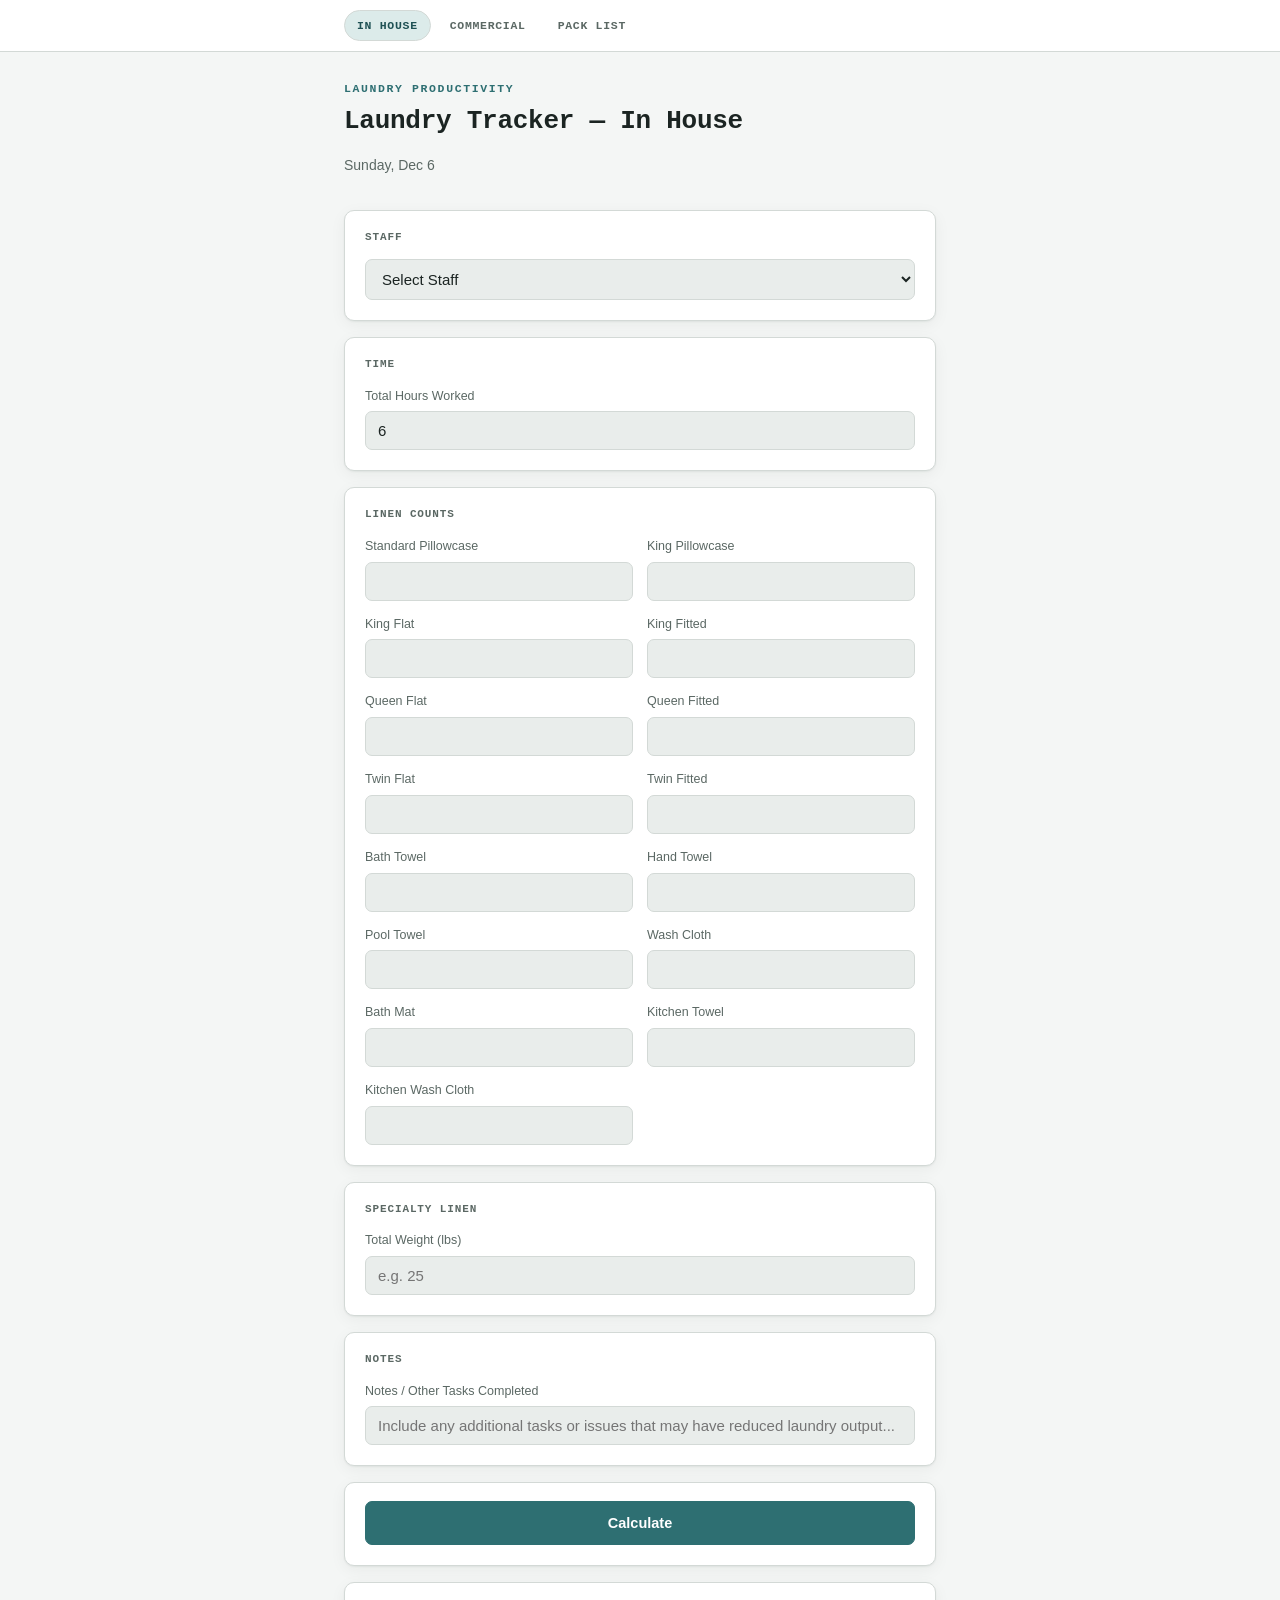
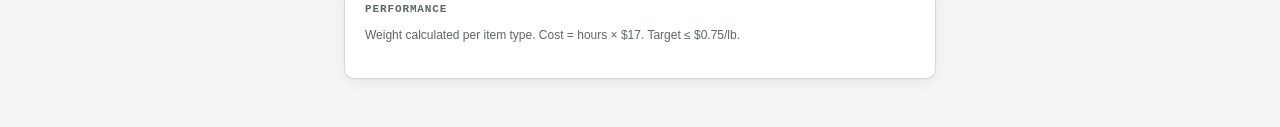
==== inhouse.html @ 450c9c36 "Split tracker into Commercial (default) and In House pages, add pack list Commercial ($0.20/lb targe" ====
<!doctype html>
<html lang="en">
<head>
<meta charset="UTF-8">
<title>Laundry Productivity Tracker — In House</title>
<meta name="viewport" content="width=device-width, initial-scale=1.0" />
<style>
  :root {
    --bg: #f4f6f5;
    --surface: #ffffff;
    --surface-2: #e9edeb;
    --surface-3: #dde3e0;
    --border: #d3d9d6;
    --text: #1b2422;
    --text-muted: #5b6864;
    --accent: #2e6f72;
    --accent-strong: #1f5154;
    --accent-wash: #dcebea;
    --good: #3e7d4c;
    --good-bg: #e3f3e6;
    --warn: #b8622a;
    --warn-bg: #fbe8e0;
    --shadow: 0 1px 2px rgba(20, 30, 28, 0.06), 0 4px 16px rgba(20, 30, 28, 0.05);
  }

  @media (prefers-color-scheme: dark) {
    :root {
      --bg: #12181a;
      --surface: #1a2124;
      --surface-2: #212a2d;
      --surface-3: #293336;
      --border: #313c3f;
      --text: #e7eded;
      --text-muted: #93a29e;
      --accent: #5fb8b8;
      --accent-strong: #7fcfcc;
      --accent-wash: #1e3436;
      --good: #6fcb84;
      --good-bg: #1c2b20;
      --warn: #e1934f;
      --warn-bg: #332318;
      --shadow: 0 1px 2px rgba(0, 0, 0, 0.3), 0 8px 24px rgba(0, 0, 0, 0.35);
    }
  }
  :root[data-theme="dark"] {
    --bg: #12181a; --surface: #1a2124; --surface-2: #212a2d; --surface-3: #293336;
    --border: #313c3f; --text: #e7eded; --text-muted: #93a29e;
    --accent: #5fb8b8; --accent-strong: #7fcfcc; --accent-wash: #1e3436;
    --good: #6fcb84; --good-bg: #1c2b20;
    --warn: #e1934f; --warn-bg: #332318;
    --shadow: 0 1px 2px rgba(0, 0, 0, 0.3), 0 8px 24px rgba(0, 0, 0, 0.35);
  }
  :root[data-theme="light"] {
    --bg: #f4f6f5; --surface: #ffffff; --surface-2: #e9edeb; --surface-3: #dde3e0;
    --border: #d3d9d6; --text: #1b2422; --text-muted: #5b6864;
    --accent: #2e6f72; --accent-strong: #1f5154; --accent-wash: #dcebea;
    --good: #3e7d4c; --good-bg: #e3f3e6;
    --warn: #b8622a; --warn-bg: #fbe8e0;
    --shadow: 0 1px 2px rgba(20, 30, 28, 0.06), 0 4px 16px rgba(20, 30, 28, 0.05);
  }

  * { box-sizing: border-box; }

  body {
    margin: 0;
    background: var(--bg);
    color: var(--text);
    font-family: -apple-system, BlinkMacSystemFont, "Segoe UI", Roboto, Helvetica, Arial, sans-serif;
    font-size: 15px;
    line-height: 1.5;
  }

  .mono {
    font-family: ui-monospace, "SF Mono", "Cascadia Code", "Roboto Mono", Menlo, Consolas, monospace;
  }
  .tabnum { font-variant-numeric: tabular-nums; }

  nav.topnav {
    background: var(--surface);
    border-bottom: 1px solid var(--border);
  }
  .topnav-inner {
    max-width: 640px;
    margin: 0 auto;
    padding: 10px 24px;
    display: flex;
    gap: 6px;
    flex-wrap: wrap;
  }
  .topnav-link {
    font-family: ui-monospace, "SF Mono", "Cascadia Code", "Roboto Mono", Menlo, Consolas, monospace;
    font-size: 11.5px;
    letter-spacing: 0.06em;
    text-transform: uppercase;
    font-weight: 600;
    color: var(--text-muted);
    text-decoration: none;
    padding: 6px 12px;
    border-radius: 999px;
    border: 1px solid transparent;
  }
  .topnav-link:hover { color: var(--accent-strong); }
  .topnav-link:focus-visible { outline: 2px solid var(--accent); outline-offset: 1px; }
  .topnav-link.active {
    color: var(--accent-strong);
    background: var(--accent-wash);
    border-color: var(--border);
  }

  header.page {
    padding: 28px 24px 20px;
    max-width: 640px;
    margin: 0 auto;
  }
  .eyebrow {
    font-family: ui-monospace, "SF Mono", "Cascadia Code", "Roboto Mono", Menlo, Consolas, monospace;
    font-size: 11.5px;
    letter-spacing: 0.14em;
    text-transform: uppercase;
    color: var(--accent);
    font-weight: 600;
  }
  h1 {
    font-family: ui-monospace, "SF Mono", "Cascadia Code", "Roboto Mono", Menlo, Consolas, monospace;
    font-weight: 600;
    font-size: 26px;
    letter-spacing: -0.01em;
    margin: 4px 0 6px;
    text-wrap: balance;
  }
  .subhead {
    color: var(--text-muted);
    font-size: 14px;
    max-width: 60ch;
  }

  .layout {
    max-width: 640px;
    margin: 0 auto;
    padding: 0 24px 48px;
    display: flex;
    flex-direction: column;
    gap: 16px;
  }

  .card {
    background: var(--surface);
    border: 1px solid var(--border);
    border-radius: 10px;
    box-shadow: var(--shadow);
    padding: 18px 20px 20px;
  }
  .card h3 {
    font-family: ui-monospace, "SF Mono", "Cascadia Code", "Roboto Mono", Menlo, Consolas, monospace;
    font-size: 11px;
    letter-spacing: 0.08em;
    text-transform: uppercase;
    color: var(--text-muted);
    font-weight: 600;
    margin: 0 0 14px;
  }

  .grid {
    display: grid;
    grid-template-columns: 1fr 1fr;
    gap: 14px;
  }
  @media (max-width: 480px) {
    .grid { grid-template-columns: 1fr; }
  }
  .grid > * { min-width: 0; }

  .input-group {
    display: flex;
    flex-direction: column;
  }
  .label {
    font-size: 12.5px;
    color: var(--text-muted);
    margin-bottom: 6px;
  }

  input, select {
    padding: 10px 12px;
    border-radius: 7px;
    border: 1px solid var(--border);
    background: var(--surface-2);
    color: var(--text);
    font-size: 15px;
    width: 100%;
    font-family: inherit;
  }
  input:focus-visible, select:focus-visible {
    outline: 2px solid var(--accent);
    outline-offset: 1px;
  }

  button {
    width: 100%;
    padding: 13px;
    border-radius: 7px;
    border: 1px solid var(--accent);
    background: var(--accent);
    color: #fff;
    font-size: 14.5px;
    font-weight: 600;
    cursor: pointer;
    font-family: inherit;
  }
  button:hover { background: var(--accent-strong); border-color: var(--accent-strong); }
  button:focus-visible { outline: 2px solid var(--accent); outline-offset: 2px; }

  .results {
    display: none;
    grid-template-columns: 1fr 1fr;
    gap: 12px;
  }

  .metric {
    background: var(--surface-2);
    border: 1px solid var(--border);
    border-radius: 10px;
    padding: 14px;
    text-align: center;
  }
  .value {
    font-family: ui-monospace, "SF Mono", "Cascadia Code", "Roboto Mono", Menlo, Consolas, monospace;
    font-size: 20px;
    font-weight: 600;
    font-variant-numeric: tabular-nums;
    color: var(--accent-strong);
  }
  .metric-label {
    font-family: ui-monospace, "SF Mono", "Cascadia Code", "Roboto Mono", Menlo, Consolas, monospace;
    font-size: 10.5px;
    letter-spacing: 0.08em;
    text-transform: uppercase;
    color: var(--text-muted);
    margin-top: 6px;
  }

  .status {
    grid-column: span 2;
    padding: 14px;
    border-radius: 10px;
    font-weight: 600;
    font-size: 14.5px;
    text-align: center;
  }
  @media (max-width: 480px) {
    .status { grid-column: span 1; }
  }
  .good { background: var(--good-bg); color: var(--good); }
  .bad { background: var(--warn-bg); color: var(--warn); }

  .calc-note {
    font-size: 12px;
    color: var(--text-muted);
    margin: -6px 0 14px;
    line-height: 1.5;
  }

  @media (prefers-reduced-motion: no-preference) {
    input, select, button { transition: background-color 0.12s ease, border-color 0.12s ease; }
  }
</style>
</head>

<body>

<nav class="topnav">
  <div class="topnav-inner">
    <a class="topnav-link active" href="inhouse.html">In House</a>
    <a class="topnav-link" href="index.html">Commercial</a>
    <a class="topnav-link" href="packlist.html">Pack List</a>
  </div>
</nav>

<header class="page">
  <div class="eyebrow">Laundry Productivity</div>
  <h1>Laundry Tracker — In House</h1>
  <p class="subhead" id="todayDate"></p>
</header>

<div class="layout">
  <form id="form">
    <div class="card">
      <h3>Staff</h3>
      <select id="staff" required>
        <option value="">Select Staff</option>
        <option value="Daniel Gunter">Daniel Gunter</option>
        <option value="Shayla England">Shayla England</option>
        <option value="Mikayla Ellison">Mikayla Ellison</option>
        <option value="Autumn Stupplebeen">Autumn Stupplebeen</option>
      </select>
    </div>

    <div class="card" style="margin-top:16px;">
      <h3>Time</h3>
      <div class="input-group">
        <div class="label">Total Hours Worked</div>
        <input type="number" id="hoursWorked" step="0.1" value="6" placeholder="e.g. 6" required>
      </div>
    </div>

    <div class="card" style="margin-top:16px;">
      <h3>Linen Counts</h3>
      <div class="grid">
        <div class="input-group">
          <div class="label">Standard Pillowcase</div>
          <input id="SPC" type="number">
        </div>
        <div class="input-group">
          <div class="label">King Pillowcase</div>
          <input id="KPC" type="number">
        </div>
        <div class="input-group">
          <div class="label">King Flat</div>
          <input id="KFl" type="number">
        </div>
        <div class="input-group">
          <div class="label">King Fitted</div>
          <input id="Kf" type="number">
        </div>
        <div class="input-group">
          <div class="label">Queen Flat</div>
          <input id="QFl" type="number">
        </div>
        <div class="input-group">
          <div class="label">Queen Fitted</div>
          <input id="Qf" type="number">
        </div>
        <div class="input-group">
          <div class="label">Twin Flat</div>
          <input id="TFl" type="number">
        </div>
        <div class="input-group">
          <div class="label">Twin Fitted</div>
          <input id="Tf" type="number">
        </div>
        <div class="input-group">
          <div class="label">Bath Towel</div>
          <input id="T" type="number">
        </div>
        <div class="input-group">
          <div class="label">Hand Towel</div>
          <input id="HT" type="number">
        </div>
        <div class="input-group">
          <div class="label">Pool Towel</div>
          <input id="PT" type="number">
        </div>
        <div class="input-group">
          <div class="label">Wash Cloth</div>
          <input id="WC" type="number">
        </div>
        <div class="input-group">
          <div class="label">Bath Mat</div>
          <input id="BM" type="number">
        </div>
        <div class="input-group">
          <div class="label">Kitchen Towel</div>
          <input id="KT" type="number">
        </div>
        <div class="input-group">
          <div class="label">Kitchen Wash Cloth</div>
          <input id="KWC" type="number">
        </div>
      </div>
    </div>

    <div class="card" style="margin-top:16px;">
      <h3>Specialty Linen</h3>
      <div class="input-group">
        <div class="label">Total Weight (lbs)</div>
        <input id="specialLbs" type="number" step="0.1" placeholder="e.g. 25">
      </div>
    </div>

    <div class="card" style="margin-top:16px;">
      <h3>Notes</h3>
      <div class="input-group">
        <div class="label">Notes / Other Tasks Completed</div>
        <input id="notes" type="text" placeholder="Include any additional tasks or issues that may have reduced laundry output...">
      </div>
    </div>

    <div class="card" style="margin-top:16px;">
      <button type="submit">Calculate</button>
    </div>
  </form>

  <div class="card">
    <h3>Performance</h3>
    <div class="calc-note">Weight calculated per item type. Cost = hours &times; $17. Target &le; $0.75/lb.</div>
    <div class="results" id="results"></div>
  </div>
</div>

<script>
(function () {
  "use strict";

  var LAUNDRY_TYPE = "In House";

  var weights = {
    SPC: 0.21, KPC: 0.27, KFl: 1.63, Kf: 1.52, QFl: 1.31, Qf: 1.31,
    TFl: 1.01, Tf: 0.78, T: 1.17, HT: 0.33, PT: 1.08, WC: 0.08,
    BM: 0.58, KT: 0.33, KWC: 0.08
  };

  var RATE = 17;
  var TARGET = 0.75;

  var now = new Date();
  document.getElementById("todayDate").textContent = now.toLocaleDateString(undefined, {
    weekday: "long", month: "short", day: "numeric"
  });

  document.getElementById("form").addEventListener("submit", async function (e) {
    e.preventDefault();

    var totalWeight = 0;
    Object.keys(weights).forEach(function (key) {
      var el = document.getElementById(key);
      var val = el ? Number(el.value) : 0;
      totalWeight += (val || 0) * weights[key];
    });

    var specialLbs = Number(document.getElementById("specialLbs").value || 0);
    totalWeight += specialLbs;

    var hours = Number(document.getElementById("hoursWorked").value) || 0;
    var cost = hours * RATE;
    var costPerLb = totalWeight > 0 ? cost / totalWeight : 0;
    var lbsPerHour = hours > 0 ? totalWeight / hours : 0;
    var isOnTarget = costPerLb <= TARGET && totalWeight > 0;

    var resultsDiv = document.getElementById("results");
    resultsDiv.style.display = "grid";

    resultsDiv.innerHTML =
      '<div class="metric"><div class="value tabnum">' + totalWeight.toFixed(1) + '</div><div class="metric-label">Total lbs</div></div>' +
      '<div class="metric"><div class="value tabnum">' + hours.toFixed(2) + '</div><div class="metric-label">Hours</div></div>' +
      '<div class="metric"><div class="value tabnum">$' + cost.toFixed(2) + '</div><div class="metric-label">Cost</div></div>' +
      '<div class="metric"><div class="value tabnum">$' + costPerLb.toFixed(2) + '</div><div class="metric-label">Cost / lb</div></div>' +
      '<div class="metric"><div class="value tabnum">' + lbsPerHour.toFixed(1) + '</div><div class="metric-label">lbs / hr</div></div>' +
      '<div class="status ' + (isOnTarget ? "good" : "bad") + '">' +
        (totalWeight === 0 ? "Enter linen counts" : isOnTarget ? "ON TARGET ✅" : "OFF TARGET ❌") +
      '</div>';

    // Submissions before 9am count toward the prior day's log.
    var due = new Date();
    if (due.getHours() < 9) due.setDate(due.getDate() - 1);
    var dueDate = due.toISOString().split("T")[0];

    var dateObj = new Date(due.getFullYear(), due.getMonth(), due.getDate());
    var year = dateObj.getFullYear();
    var firstJan = new Date(year, 0, 1);
    var days = Math.floor((dateObj - firstJan) / 86400000);
    var week = Math.ceil((days + firstJan.getDay() + 1) / 7);

    await fetch("https://hooks.zapier.com/hooks/catch/15804429/4yw9dy5/", {
      method: "POST",
      body: JSON.stringify({
        laundryType: LAUNDRY_TYPE,
        dayOfWeek: dateObj.toLocaleDateString(undefined, { weekday: "long" }),
        yearWeek: year + "" + week,
        dueDate: dueDate,
        staff: document.getElementById("staff").value,
        SPC: Number(document.getElementById("SPC").value || 0),
        KPC: Number(document.getElementById("KPC").value || 0),
        KFl: Number(document.getElementById("KFl").value || 0),
        Kf: Number(document.getElementById("Kf").value || 0),
        QFl: Number(document.getElementById("QFl").value || 0),
        Qf: Number(document.getElementById("Qf").value || 0),
        TFl: Number(document.getElementById("TFl").value || 0),
        Tf: Number(document.getElementById("Tf").value || 0),
        T: Number(document.getElementById("T").value || 0),
        HT: Number(document.getElementById("HT").value || 0),
        PT: Number(document.getElementById("PT").value || 0),
        WC: Number(document.getElementById("WC").value || 0),
        BM: Number(document.getElementById("BM").value || 0),
        KT: Number(document.getElementById("KT").value || 0),
        KWC: Number(document.getElementById("KWC").value || 0),
        specialLbs: specialLbs,
        totalWeight: totalWeight,
        hours: hours,
        lbsPerHour: lbsPerHour,
        costPerLb: costPerLb,
        notes: document.getElementById("notes").value
      })
    });
  });
})();
</script>
</body>
</html>
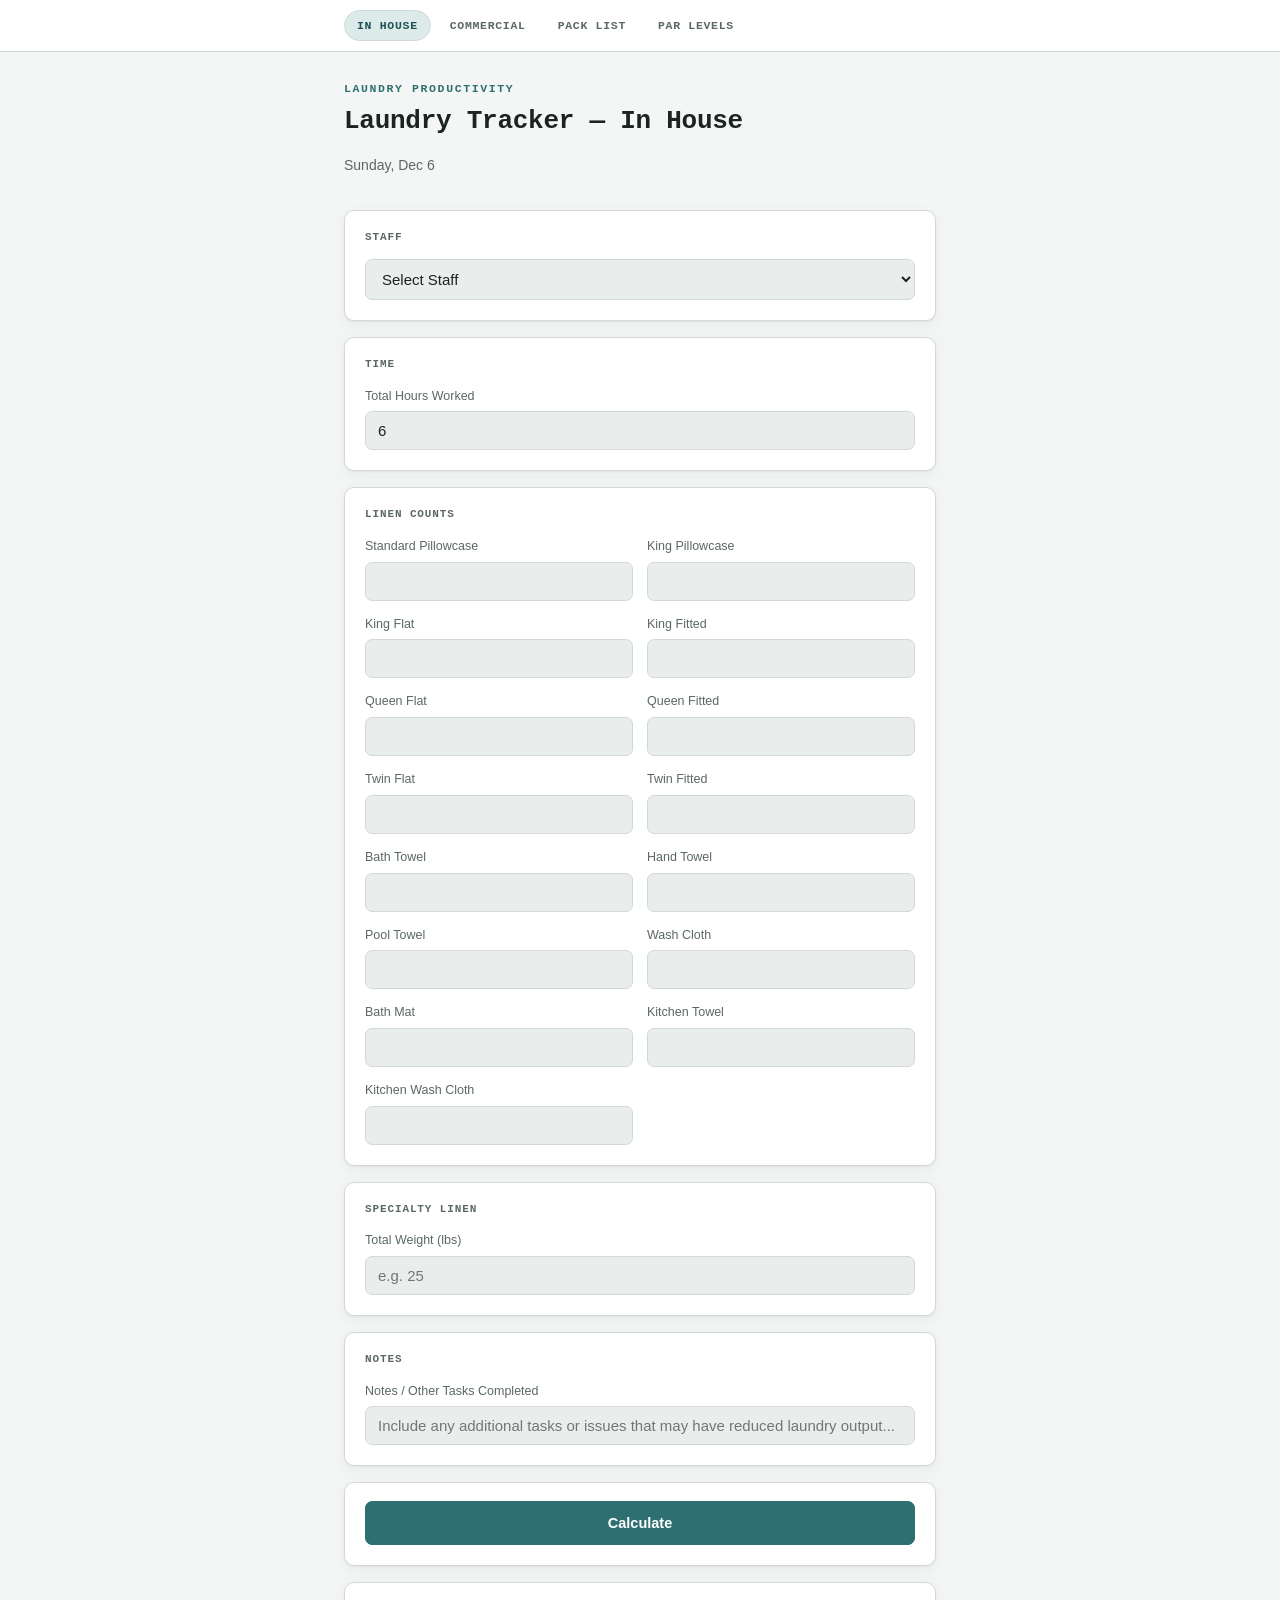
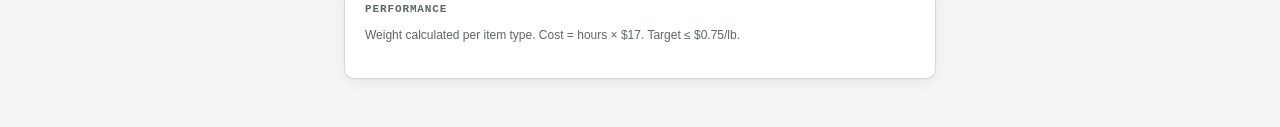
==== commit f24493b0: "Add Par Levels page for linen inventory tracking against par Tracks each linen item (broken into ind" ====
--- a/inhouse.html
+++ b/inhouse.html
@@ -273,6 +273,7 @@
     <a class="topnav-link active" href="inhouse.html">In House</a>
     <a class="topnav-link" href="index.html">Commercial</a>
     <a class="topnav-link" href="packlist.html">Pack List</a>
+    <a class="topnav-link" href="parlevels.html">Par Levels</a>
   </div>
 </nav>
 
